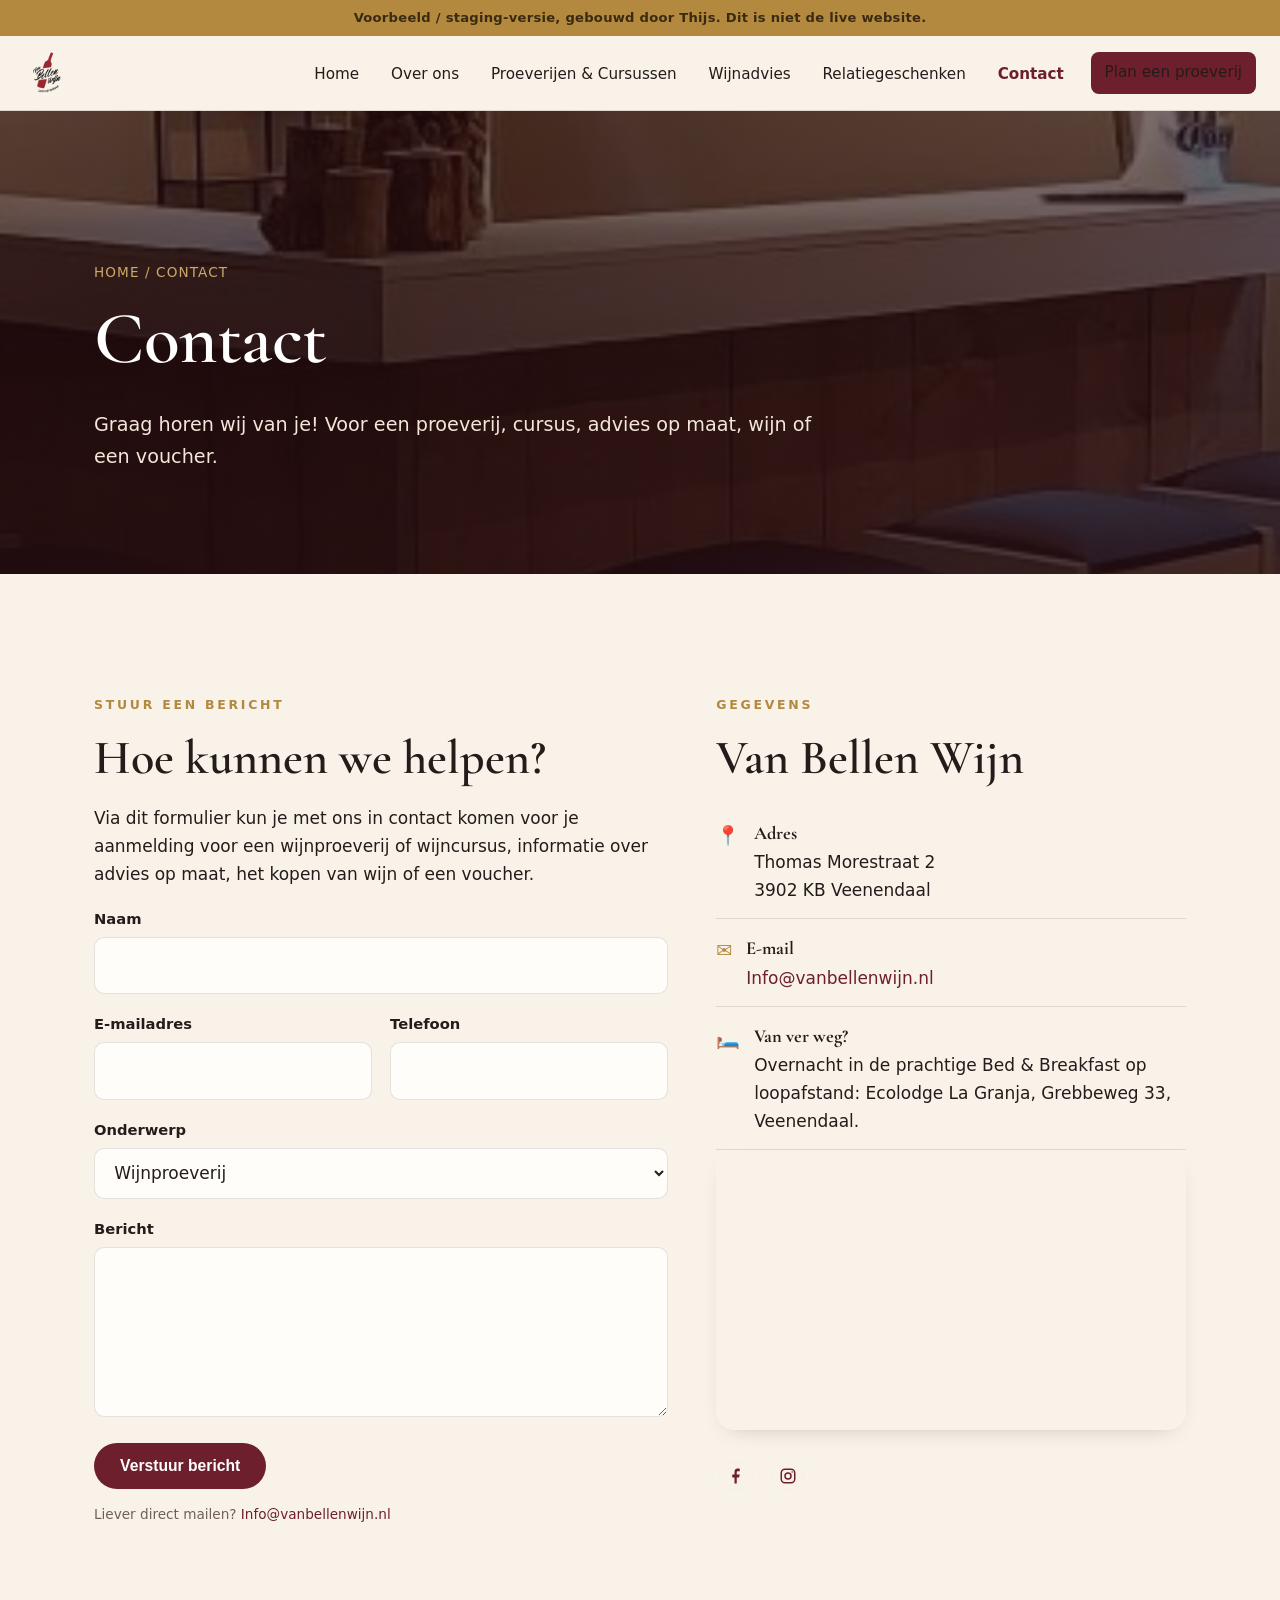
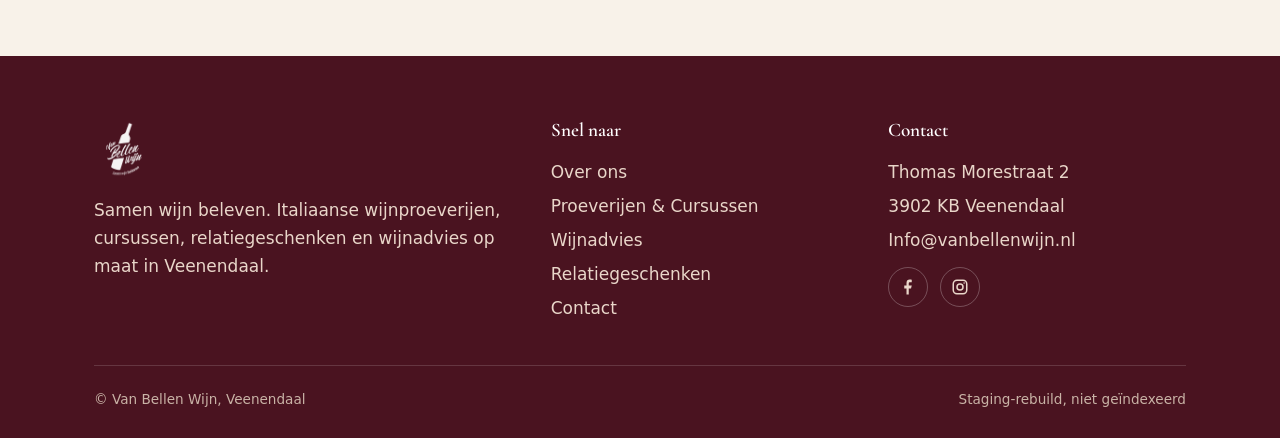
==== contact.html @ 1940d410 "Initial commit: Van Bellen Wijn staging rebuild (static site) Modernized, static multi-page rebuild " ====
<!doctype html>
<html lang="nl">
<head>
<meta charset="utf-8">
<meta name="viewport" content="width=device-width, initial-scale=1">
<title>Contact | Van Bellen Wijn Veenendaal</title>
<meta name="description" content="Neem contact op met Van Bellen Wijn in Veenendaal voor een wijnproeverij, wijncursus, advies op maat, het kopen van wijn of een voucher. Thomas Morestraat 2, Veenendaal. Info@vanbellenwijn.nl.">
<meta name="robots" content="noindex, nofollow">
<link rel="icon" href="assets/img/logo.png">
<link rel="preconnect" href="https://fonts.googleapis.com">
<link rel="preconnect" href="https://fonts.gstatic.com" crossorigin>
<link href="https://fonts.googleapis.com/css2?family=Cormorant+Garamond:wght@500;600;700&family=Inter:wght@400;500;600;700&display=swap" rel="stylesheet">
<link rel="stylesheet" href="assets/css/styles.css?v=2">
</head>
<body>
<div class="staging-banner">Voorbeeld / staging-versie, gebouwd door Thijs. Dit is niet de live website.</div>

<header class="site-header">
  <nav class="nav">
    <a class="brand" href="index.html"><img src="assets/img/logo.png" alt="Van Bellen Wijn"></a>
    <button class="nav-toggle" aria-label="Menu" aria-expanded="false">
      <svg viewBox="0 0 24 24" fill="none" stroke="currentColor" stroke-width="2"><path d="M3 6h18M3 12h18M3 18h18"/></svg>
    </button>
    <ul class="nav-links">
      <li><a href="index.html">Home</a></li>
      <li><a href="over-ons.html">Over ons</a></li>
      <li><a href="proeverijen-cursussen.html">Proeverijen &amp; Cursussen</a></li>
      <li><a href="wijnadvies.html">Wijnadvies</a></li>
      <li><a href="relatiegeschenken.html">Relatiegeschenken</a></li>
      <li><a href="contact.html" class="active">Contact</a></li>
      <li class="nav-cta"><a class="btn btn--primary" href="contact.html">Plan een proeverij</a></li>
    </ul>
  </nav>
</header>

<section class="page-hero" style="background-image:url('assets/img/sander-1.jpg')">
  <div class="container">
    <div class="crumbs"><a href="index.html">Home</a> / Contact</div>
    <h1>Contact</h1>
    <p>Graag horen wij van je! Voor een proeverij, cursus, advies op maat, wijn of een voucher.</p>
  </div>
</section>

<section class="section">
  <div class="container">
    <div class="contact-grid">
      <div>
        <span class="kicker">Stuur een bericht</span>
        <h2>Hoe kunnen we helpen?</h2>
        <p>Via dit formulier kun je met ons in contact komen voor je aanmelding voor een wijnproeverij of wijncursus, informatie over advies op maat, het kopen van wijn of een voucher.</p>
        <form data-demo>
          <div class="field">
            <label for="naam">Naam</label>
            <input id="naam" name="naam" type="text" required>
          </div>
          <div class="grid grid-2" style="gap:18px">
            <div class="field">
              <label for="email">E-mailadres</label>
              <input id="email" name="email" type="email" required>
            </div>
            <div class="field">
              <label for="tel">Telefoon</label>
              <input id="tel" name="tel" type="tel">
            </div>
          </div>
          <div class="field">
            <label for="onderwerp">Onderwerp</label>
            <select id="onderwerp" name="onderwerp">
              <option>Wijnproeverij</option>
              <option>Wijncursus</option>
              <option>Wijnadvies op maat</option>
              <option>Wijn kopen</option>
              <option>Voucher</option>
              <option>Relatiegeschenk</option>
              <option>Anders</option>
            </select>
          </div>
          <div class="field">
            <label for="bericht">Bericht</label>
            <textarea id="bericht" name="bericht" rows="5" required></textarea>
          </div>
          <button class="btn btn--primary" type="submit">Verstuur bericht</button>
          <p class="form-msg" hidden style="margin-top:16px;color:var(--wine);font-weight:600">Bedankt! In de definitieve site wordt dit formulier gekoppeld aan e-mail. (Dit is een staging-voorbeeld.)</p>
          <p class="note" style="margin-top:14px">Liever direct mailen? <a href="mailto:Info@vanbellenwijn.nl">Info@vanbellenwijn.nl</a></p>
        </form>
      </div>

      <div>
        <span class="kicker">Gegevens</span>
        <h2>Van Bellen Wijn</h2>
        <ul class="info-list">
          <li><span class="ic">📍</span><div><b>Adres</b>Thomas Morestraat 2<br>3902 KB Veenendaal</div></li>
          <li><span class="ic">✉️</span><div><b>E-mail</b><a href="mailto:Info@vanbellenwijn.nl">Info@vanbellenwijn.nl</a></div></li>
          <li><span class="ic">🛏️</span><div><b>Van ver weg?</b>Overnacht in de prachtige Bed &amp; Breakfast op loopafstand: Ecolodge La Granja, Grebbeweg 33, Veenendaal.</div></li>
        </ul>
        <iframe class="map-embed" loading="lazy" title="Kaart Van Bellen Wijn" src="https://www.google.com/maps?q=Thomas+Morestraat+2,+3902+KB+Veenendaal&output=embed"></iframe>
        <div class="socials" style="margin-top:18px">
          <a href="#" aria-label="Facebook"><svg viewBox="0 0 24 24" fill="currentColor"><path d="M13 22v-8h3l1-4h-4V7.5c0-1 .3-1.7 1.8-1.7H17V2.2C16.4 2.1 15.3 2 14.2 2 11.7 2 10 3.5 10 6.7V10H7v4h3v8z"/></svg></a>
          <a href="#" aria-label="Instagram"><svg viewBox="0 0 24 24" fill="none" stroke="currentColor" stroke-width="2"><rect x="3" y="3" width="18" height="18" rx="5"/><circle cx="12" cy="12" r="4"/><circle cx="17.5" cy="6.5" r="1" fill="currentColor" stroke="none"/></svg></a>
        </div>
      </div>
    </div>
  </div>
</section>

<footer class="site-footer">
  <div class="container">
    <div class="footer-grid">
      <div class="footer-brand">
        <img src="assets/img/logo.png" alt="Van Bellen Wijn">
        <p>Samen wijn beleven. Italiaanse wijnproeverijen, cursussen, relatiegeschenken en wijnadvies op maat in Veenendaal.</p>
      </div>
      <div>
        <h4>Snel naar</h4>
        <ul>
          <li><a href="over-ons.html">Over ons</a></li>
          <li><a href="proeverijen-cursussen.html">Proeverijen &amp; Cursussen</a></li>
          <li><a href="wijnadvies.html">Wijnadvies</a></li>
          <li><a href="relatiegeschenken.html">Relatiegeschenken</a></li>
          <li><a href="contact.html">Contact</a></li>
        </ul>
      </div>
      <div>
        <h4>Contact</h4>
        <ul>
          <li>Thomas Morestraat 2<br>3902 KB Veenendaal</li>
          <li><a href="mailto:Info@vanbellenwijn.nl">Info@vanbellenwijn.nl</a></li>
        </ul>
        <div class="socials">
          <a href="#" aria-label="Facebook"><svg viewBox="0 0 24 24" fill="currentColor"><path d="M13 22v-8h3l1-4h-4V7.5c0-1 .3-1.7 1.8-1.7H17V2.2C16.4 2.1 15.3 2 14.2 2 11.7 2 10 3.5 10 6.7V10H7v4h3v8z"/></svg></a>
          <a href="#" aria-label="Instagram"><svg viewBox="0 0 24 24" fill="none" stroke="currentColor" stroke-width="2"><rect x="3" y="3" width="18" height="18" rx="5"/><circle cx="12" cy="12" r="4"/><circle cx="17.5" cy="6.5" r="1" fill="currentColor" stroke="none"/></svg></a>
        </div>
      </div>
    </div>
    <div class="footer-bottom">
      <span>© Van Bellen Wijn, Veenendaal</span>
      <span>Staging-rebuild, niet geïndexeerd</span>
    </div>
  </div>
</footer>

<script src="assets/js/main.js"></script>
</body>
</html>
---- assets/css/styles.css ----
/* Van Bellen Wijn, staging rebuild.
   Modernized identity: warm Bordeaux + cream, serif display, personal feel. */

:root{
  --wine:#6e1f2e;
  --wine-dark:#4a1320;
  --wine-soft:#8a3140;
  --cream:#f8f2e9;
  --cream-2:#f1e7d8;
  --paper:#fffdf9;
  --ink:#241c1a;
  --muted:#6f615a;
  --gold:#b3893f;
  --gold-soft:#cda969;
  --line:rgba(36,28,26,.12);
  --shadow:0 18px 50px -24px rgba(36,15,18,.45);
  --shadow-sm:0 8px 24px -16px rgba(36,15,18,.4);
  --container:1140px;
  --serif:"Cormorant Garamond",Georgia,"Times New Roman",serif;
  --sans:system-ui,-apple-system,"Segoe UI",Roboto,Helvetica,Arial,sans-serif;
}

*{box-sizing:border-box}
html{scroll-behavior:smooth}
body{
  margin:0;font-family:var(--sans);color:var(--ink);
  background:var(--cream);line-height:1.65;font-size:17px;
  -webkit-font-smoothing:antialiased;
}
img{max-width:100%;display:block}
a{color:var(--wine);text-decoration:none}
a:hover{color:var(--wine-dark)}

h1,h2,h3,h4{font-family:var(--serif);font-weight:600;line-height:1.1;color:var(--ink);margin:0 0 .4em}
h1{font-size:clamp(2.6rem,6vw,4.6rem);letter-spacing:-.5px}
h2{font-size:clamp(2rem,4vw,3rem)}
h3{font-size:1.5rem}
p{margin:0 0 1.1em}
.lead{font-size:1.2rem;color:var(--muted)}

.container{max-width:var(--container);margin:0 auto;padding:0 24px}
.section{padding:clamp(64px,9vw,120px) 0}
.section--tint{background:var(--cream-2)}
.section--wine{background:linear-gradient(160deg,var(--wine),var(--wine-dark));color:#f6e9dd}
.section--wine h2,.section--wine h3{color:#fff}
.section--wine p{color:#eed9c8}

.kicker{
  display:inline-block;font-family:var(--sans);font-size:.78rem;font-weight:700;
  letter-spacing:.22em;text-transform:uppercase;color:var(--gold);margin-bottom:1rem;
}
.section--wine .kicker{color:var(--gold-soft)}
.center{text-align:center}
.measure{max-width:62ch;margin-inline:auto}

/* ---------- buttons ---------- */
.btn{
  display:inline-flex;align-items:center;gap:.5em;
  font-weight:600;font-size:.98rem;padding:.85em 1.6em;border-radius:999px;
  border:1.5px solid transparent;cursor:pointer;transition:.2s ease;
}
.btn--primary{background:var(--wine);color:#fff}
.btn--primary:hover{background:var(--wine-dark);color:#fff;transform:translateY(-2px)}
.btn--ghost{border-color:currentColor;color:var(--wine)}
.btn--ghost:hover{background:var(--wine);color:#fff;border-color:var(--wine)}
.btn--light{background:#fff;color:var(--wine)}
.btn--light:hover{background:var(--cream);transform:translateY(-2px)}
.btn--outline-light{border-color:rgba(255,255,255,.6);color:#fff}
.btn--outline-light:hover{background:#fff;color:var(--wine)}

/* ---------- header ---------- */
.site-header{
  position:sticky;top:0;z-index:50;background:rgba(248,242,233,.9);
  backdrop-filter:blur(10px);border-bottom:1px solid var(--line);
}
.nav{display:flex;align-items:center;justify-content:space-between;gap:24px;padding:14px 24px;max-width:1280px;margin:0 auto}
.brand{display:flex;align-items:center;gap:12px;font-family:var(--serif);font-size:1.35rem;font-weight:600;color:var(--ink)}
.brand img{height:46px;width:auto}
.nav-links{display:flex;gap:6px;align-items:center;list-style:none;margin:0;padding:0}
.nav-links a{
  font-size:.95rem;font-weight:500;color:var(--ink);padding:.5em .85em;border-radius:8px;transition:.18s;
}
.nav-links a:hover{background:rgba(110,31,46,.08);color:var(--wine)}
.nav-links a.active{color:var(--wine);font-weight:600}
.nav-cta{margin-left:8px}
.nav-toggle{display:none;background:none;border:0;cursor:pointer;padding:8px;color:var(--ink)}
.nav-toggle svg{width:28px;height:28px}

/* ---------- hero ---------- */
.hero{position:relative;min-height:78vh;display:flex;align-items:center;color:#fff;overflow:hidden;
  background-size:cover;background-position:center;background-repeat:no-repeat;background-color:var(--wine-dark)}
.hero::before{
  content:"";position:absolute;inset:0;
  background:linear-gradient(180deg,rgba(35,12,16,.55),rgba(35,12,16,.78));
  z-index:0;
}
.hero .container{position:relative;z-index:1;padding-top:60px;padding-bottom:60px}
.hero h1{color:#fff;max-width:16ch;text-shadow:0 2px 30px rgba(0,0,0,.3)}
.hero p{color:#f3e6da;font-size:1.25rem;max-width:48ch}
.hero-actions{display:flex;gap:14px;flex-wrap:wrap;margin-top:28px}

/* page hero (compact) */
.page-hero{position:relative;color:#fff;padding:clamp(90px,14vw,150px) 0 clamp(50px,7vw,80px);
  background-size:cover;background-position:center;background-repeat:no-repeat;background-color:var(--wine-dark)}
.page-hero::before{content:"";position:absolute;inset:0;background:linear-gradient(180deg,rgba(35,12,16,.6),rgba(35,12,16,.82));z-index:0}
.page-hero .container{position:relative;z-index:1}
.page-hero h1{color:#fff}
.page-hero p{color:#f3e6da;max-width:60ch;font-size:1.2rem}
.crumbs{font-size:.85rem;letter-spacing:.08em;text-transform:uppercase;color:var(--gold-soft);margin-bottom:1rem}
.crumbs a{color:var(--gold-soft)}

/* ---------- grids & cards ---------- */
.grid{display:grid;gap:28px}
.grid-2{grid-template-columns:repeat(2,1fr)}
.grid-3{grid-template-columns:repeat(3,1fr)}
.card{
  background:var(--paper);border:1px solid var(--line);border-radius:18px;padding:34px 30px;
  box-shadow:var(--shadow-sm);transition:.25s ease;
}
.card:hover{transform:translateY(-4px);box-shadow:var(--shadow)}
.card .ic{font-size:2rem;margin-bottom:.4em}
.card h3{margin-bottom:.35em}
.card p{color:var(--muted);margin-bottom:0}

/* split (image + text) */
.split{display:grid;grid-template-columns:1fr 1fr;gap:clamp(32px,5vw,72px);align-items:center}
.split--rev .split-media{order:2}
.split-media img{border-radius:18px;box-shadow:var(--shadow);width:100%;aspect-ratio:4/5;object-fit:cover}
.split-media.wide img{aspect-ratio:4/3}

/* stats / facts */
.facts{display:flex;flex-wrap:wrap;gap:40px;justify-content:center}
.fact{text-align:center}
.fact b{display:block;font-family:var(--serif);font-size:2.8rem;color:var(--gold-soft);line-height:1}
.fact span{font-size:.9rem;letter-spacing:.08em;text-transform:uppercase;color:#eed9c8}

/* ---------- contact ---------- */
.contact-grid{display:grid;grid-template-columns:1.1fr .9fr;gap:48px;align-items:start}
.info-list{list-style:none;padding:0;margin:0}
.info-list li{display:flex;gap:14px;padding:14px 0;border-bottom:1px solid var(--line)}
.info-list .ic{color:var(--gold);font-size:1.2rem;flex:0 0 auto;margin-top:2px}
.info-list b{display:block;font-family:var(--serif);font-size:1.15rem}
form .field{margin-bottom:18px}
label{display:block;font-weight:600;font-size:.92rem;margin-bottom:6px}
input,textarea,select{
  width:100%;padding:.8em .9em;border:1px solid var(--line);border-radius:10px;
  font:inherit;background:var(--paper);color:var(--ink);
}
input:focus,textarea:focus,select:focus{outline:2px solid var(--gold-soft);border-color:transparent}
.map-embed{border:0;border-radius:18px;width:100%;height:280px;box-shadow:var(--shadow-sm);filter:saturate(.9)}
.note{font-size:.85rem;color:var(--muted)}

/* ---------- footer ---------- */
.site-footer{background:var(--wine-dark);color:#e9d6c9;padding:64px 0 28px}
.site-footer a{color:#e9d6c9}
.site-footer a:hover{color:#fff}
.footer-grid{display:grid;grid-template-columns:1.4fr 1fr 1fr;gap:40px;margin-bottom:40px}
.footer-grid h4{color:#fff;font-size:1.2rem;margin-bottom:.7em}
.footer-grid ul{list-style:none;padding:0;margin:0;line-height:2}
.footer-brand img{height:60px;margin-bottom:16px;filter:brightness(0) invert(1);opacity:.95}
.footer-bottom{border-top:1px solid rgba(255,255,255,.15);padding-top:22px;display:flex;justify-content:space-between;flex-wrap:wrap;gap:10px;font-size:.85rem;color:#c9b3a6}
.socials{display:flex;gap:12px;margin-top:10px}
.socials a{width:40px;height:40px;border:1px solid rgba(255,255,255,.25);border-radius:50%;display:grid;place-items:center;transition:.2s}
.socials a:hover{background:#fff;color:var(--wine-dark)}
.socials svg{width:18px;height:18px}

.staging-banner{background:var(--gold);color:#3a2a10;text-align:center;font-size:.82rem;font-weight:600;padding:7px 16px;letter-spacing:.02em}

/* ---------- responsive ---------- */
@media(max-width:880px){
  .grid-3{grid-template-columns:1fr 1fr}
  .split,.contact-grid,.footer-grid{grid-template-columns:1fr;gap:36px}
  .split--rev .split-media{order:0}
  .nav-links{
    position:fixed;inset:62px 0 auto 0;flex-direction:column;background:var(--cream);
    padding:18px 24px;gap:4px;border-bottom:1px solid var(--line);box-shadow:var(--shadow);
    transform:translateY(-130%);transition:.3s;align-items:stretch;
  }
  .nav-links.open{transform:translateY(0)}
  .nav-links a{padding:.7em .6em}
  .nav-toggle{display:block}
  .nav-cta{margin:8px 0 0}
}
@media(max-width:560px){
  body{font-size:16px}
  .grid-2,.grid-3{grid-template-columns:1fr}
  .facts{gap:28px}
}
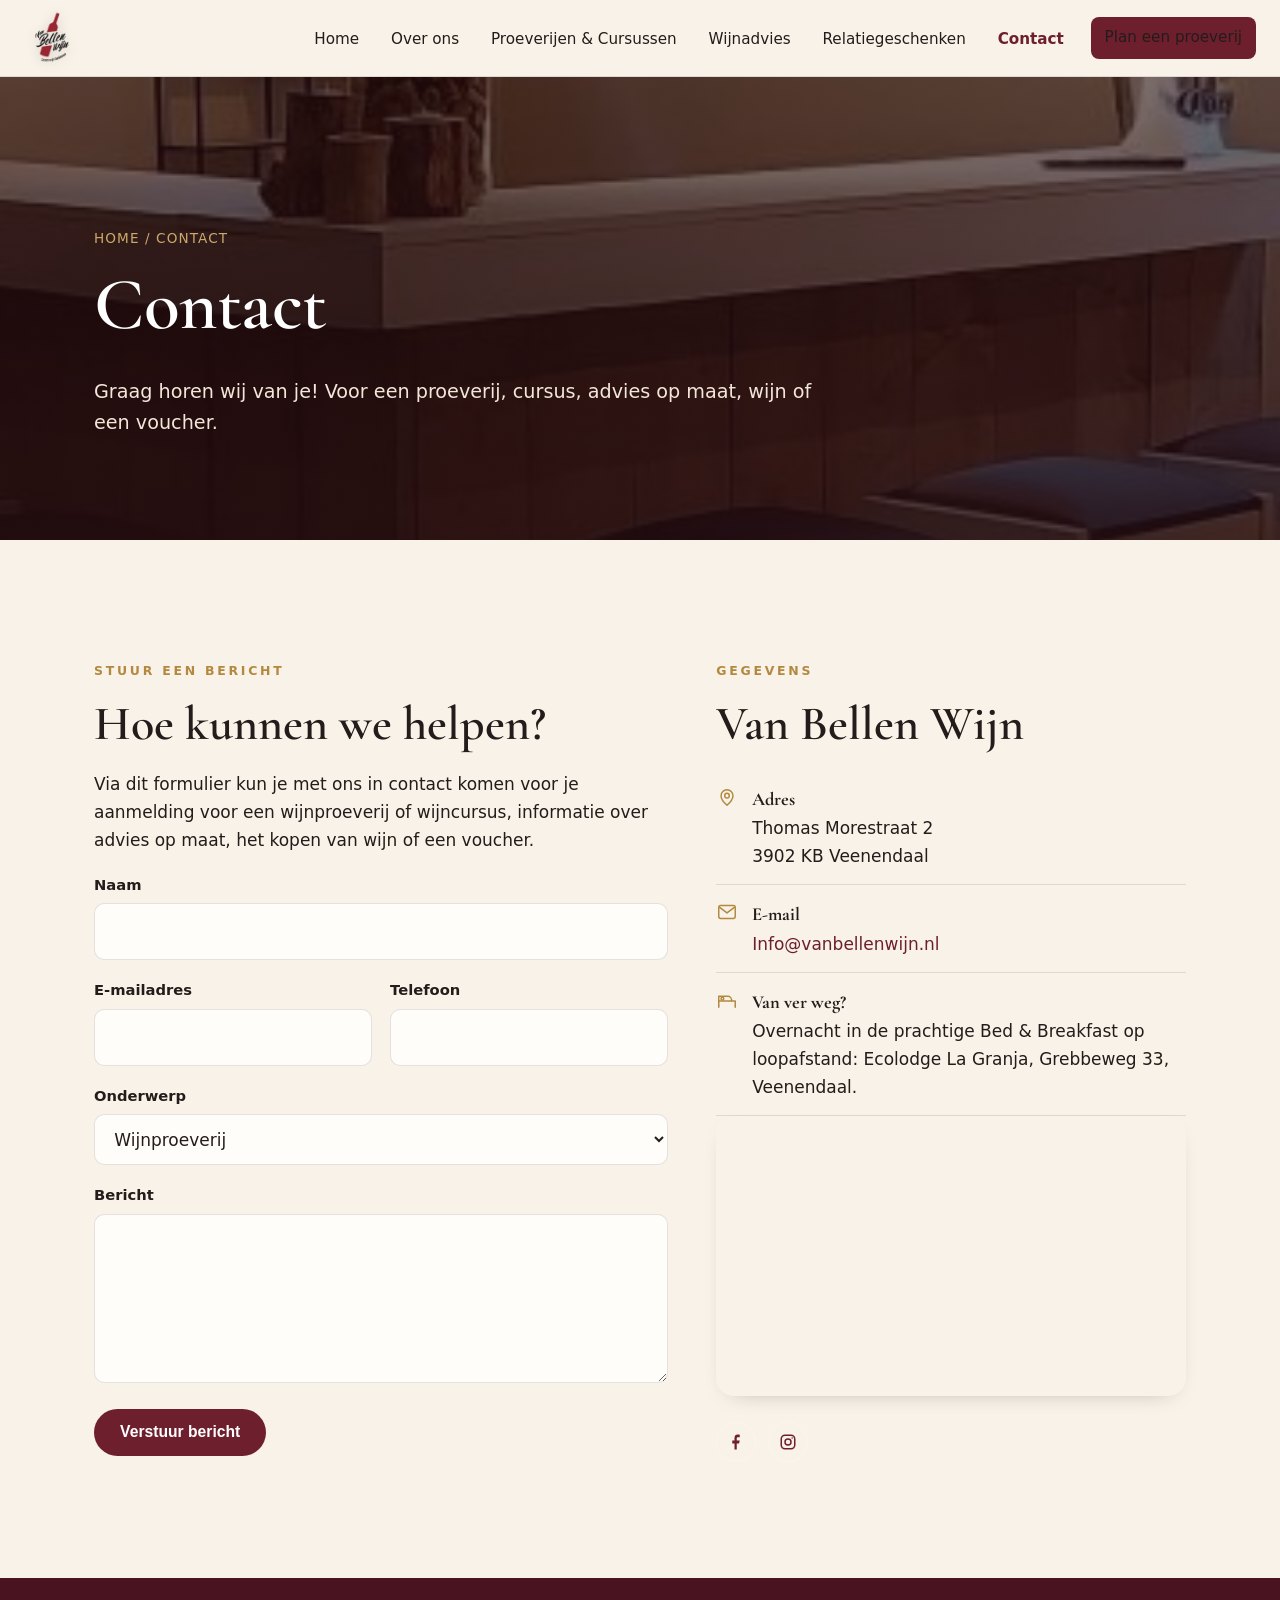
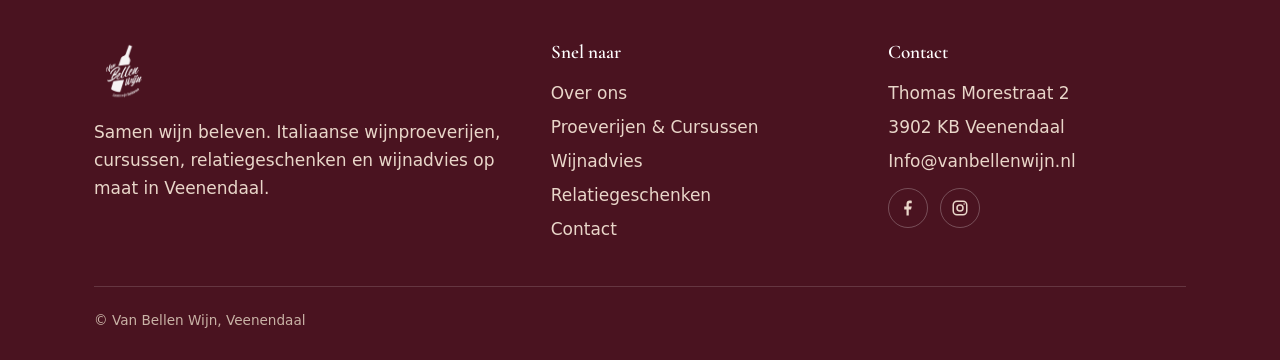
==== commit f1046359: "Go live: drop staging framing, wire real contact + socials - Remove staging banners, noindex meta, a" ====
--- a/contact.html
+++ b/contact.html
@@ -5,15 +5,13 @@
 <meta name="viewport" content="width=device-width, initial-scale=1">
 <title>Contact | Van Bellen Wijn Veenendaal</title>
 <meta name="description" content="Neem contact op met Van Bellen Wijn in Veenendaal voor een wijnproeverij, wijncursus, advies op maat, het kopen van wijn of een voucher. Thomas Morestraat 2, Veenendaal. Info@vanbellenwijn.nl.">
-<meta name="robots" content="noindex, nofollow">
 <link rel="icon" href="assets/img/logo.png">
 <link rel="preconnect" href="https://fonts.googleapis.com">
 <link rel="preconnect" href="https://fonts.gstatic.com" crossorigin>
 <link href="https://fonts.googleapis.com/css2?family=Cormorant+Garamond:wght@500;600;700&family=Inter:wght@400;500;600;700&display=swap" rel="stylesheet">
-<link rel="stylesheet" href="assets/css/styles.css?v=2">
+<link rel="stylesheet" href="assets/css/styles.css?v=4">
 </head>
 <body>
-<div class="staging-banner">Voorbeeld / staging-versie, gebouwd door Thijs. Dit is niet de live website.</div>
 
 <header class="site-header">
   <nav class="nav">
@@ -48,7 +46,7 @@
         <span class="kicker">Stuur een bericht</span>
         <h2>Hoe kunnen we helpen?</h2>
         <p>Via dit formulier kun je met ons in contact komen voor je aanmelding voor een wijnproeverij of wijncursus, informatie over advies op maat, het kopen van wijn of een voucher.</p>
-        <form data-demo>
+        <form data-mailto>
           <div class="field">
             <label for="naam">Naam</label>
             <input id="naam" name="naam" type="text" required>
@@ -80,8 +78,7 @@
             <textarea id="bericht" name="bericht" rows="5" required></textarea>
           </div>
           <button class="btn btn--primary" type="submit">Verstuur bericht</button>
-          <p class="form-msg" hidden style="margin-top:16px;color:var(--wine);font-weight:600">Bedankt! In de definitieve site wordt dit formulier gekoppeld aan e-mail. (Dit is een staging-voorbeeld.)</p>
-          <p class="note" style="margin-top:14px">Liever direct mailen? <a href="mailto:Info@vanbellenwijn.nl">Info@vanbellenwijn.nl</a></p>
+          <p class="form-msg" hidden style="margin-top:16px;color:var(--wine);font-weight:600">Je mailprogramma opent met het bericht. Klik daar op verzenden om het naar ons te sturen.</p>
         </form>
       </div>
 
@@ -89,14 +86,14 @@
         <span class="kicker">Gegevens</span>
         <h2>Van Bellen Wijn</h2>
         <ul class="info-list">
-          <li><span class="ic">📍</span><div><b>Adres</b>Thomas Morestraat 2<br>3902 KB Veenendaal</div></li>
-          <li><span class="ic">✉️</span><div><b>E-mail</b><a href="mailto:Info@vanbellenwijn.nl">Info@vanbellenwijn.nl</a></div></li>
-          <li><span class="ic">🛏️</span><div><b>Van ver weg?</b>Overnacht in de prachtige Bed &amp; Breakfast op loopafstand: Ecolodge La Granja, Grebbeweg 33, Veenendaal.</div></li>
+          <li><svg class="ic" viewBox="0 0 24 24" fill="none" stroke="currentColor" stroke-width="1.6" stroke-linecap="round" stroke-linejoin="round" aria-hidden="true" focusable="false"><path d="M12 21s6.5-5.8 6.5-10.5a6.5 6.5 0 1 0-13 0C5.5 15.2 12 21 12 21Z"/><circle cx="12" cy="10.5" r="2.5"/></svg><div><b>Adres</b>Thomas Morestraat 2<br>3902 KB Veenendaal</div></li>
+          <li><svg class="ic" viewBox="0 0 24 24" fill="none" stroke="currentColor" stroke-width="1.6" stroke-linecap="round" stroke-linejoin="round" aria-hidden="true" focusable="false"><rect x="3" y="5" width="18" height="14" rx="2"/><path d="M4 7l8 6 8-6"/></svg><div><b>E-mail</b><a href="mailto:Info@vanbellenwijn.nl">Info@vanbellenwijn.nl</a></div></li>
+          <li><svg class="ic" viewBox="0 0 24 24" fill="none" stroke="currentColor" stroke-width="1.6" stroke-linecap="round" stroke-linejoin="round" aria-hidden="true" focusable="false"><path d="M3 18v-5h18v5"/><path d="M3 13V8h10a4 4 0 0 1 4 4v1"/><path d="M3 20v-2M21 20v-2"/><circle cx="7" cy="10.5" r="1.5"/></svg><div><b>Van ver weg?</b>Overnacht in de prachtige Bed &amp; Breakfast op loopafstand: Ecolodge La Granja, Grebbeweg 33, Veenendaal.</div></li>
         </ul>
         <iframe class="map-embed" loading="lazy" title="Kaart Van Bellen Wijn" src="https://www.google.com/maps?q=Thomas+Morestraat+2,+3902+KB+Veenendaal&output=embed"></iframe>
         <div class="socials" style="margin-top:18px">
-          <a href="#" aria-label="Facebook"><svg viewBox="0 0 24 24" fill="currentColor"><path d="M13 22v-8h3l1-4h-4V7.5c0-1 .3-1.7 1.8-1.7H17V2.2C16.4 2.1 15.3 2 14.2 2 11.7 2 10 3.5 10 6.7V10H7v4h3v8z"/></svg></a>
-          <a href="#" aria-label="Instagram"><svg viewBox="0 0 24 24" fill="none" stroke="currentColor" stroke-width="2"><rect x="3" y="3" width="18" height="18" rx="5"/><circle cx="12" cy="12" r="4"/><circle cx="17.5" cy="6.5" r="1" fill="currentColor" stroke="none"/></svg></a>
+          <a href="https://www.facebook.com/people/Van-Bellen-Wijn/100076528353999/" target="_blank" rel="noopener" aria-label="Facebook"><svg viewBox="0 0 24 24" fill="currentColor"><path d="M13 22v-8h3l1-4h-4V7.5c0-1 .3-1.7 1.8-1.7H17V2.2C16.4 2.1 15.3 2 14.2 2 11.7 2 10 3.5 10 6.7V10H7v4h3v8z"/></svg></a>
+          <a href="https://www.instagram.com/van.bellen.wijn/" target="_blank" rel="noopener" aria-label="Instagram"><svg viewBox="0 0 24 24" fill="none" stroke="currentColor" stroke-width="2"><rect x="3" y="3" width="18" height="18" rx="5"/><circle cx="12" cy="12" r="4"/><circle cx="17.5" cy="6.5" r="1" fill="currentColor" stroke="none"/></svg></a>
         </div>
       </div>
     </div>
@@ -127,14 +124,13 @@
           <li><a href="mailto:Info@vanbellenwijn.nl">Info@vanbellenwijn.nl</a></li>
         </ul>
         <div class="socials">
-          <a href="#" aria-label="Facebook"><svg viewBox="0 0 24 24" fill="currentColor"><path d="M13 22v-8h3l1-4h-4V7.5c0-1 .3-1.7 1.8-1.7H17V2.2C16.4 2.1 15.3 2 14.2 2 11.7 2 10 3.5 10 6.7V10H7v4h3v8z"/></svg></a>
-          <a href="#" aria-label="Instagram"><svg viewBox="0 0 24 24" fill="none" stroke="currentColor" stroke-width="2"><rect x="3" y="3" width="18" height="18" rx="5"/><circle cx="12" cy="12" r="4"/><circle cx="17.5" cy="6.5" r="1" fill="currentColor" stroke="none"/></svg></a>
+          <a href="https://www.facebook.com/people/Van-Bellen-Wijn/100076528353999/" target="_blank" rel="noopener" aria-label="Facebook"><svg viewBox="0 0 24 24" fill="currentColor"><path d="M13 22v-8h3l1-4h-4V7.5c0-1 .3-1.7 1.8-1.7H17V2.2C16.4 2.1 15.3 2 14.2 2 11.7 2 10 3.5 10 6.7V10H7v4h3v8z"/></svg></a>
+          <a href="https://www.instagram.com/van.bellen.wijn/" target="_blank" rel="noopener" aria-label="Instagram"><svg viewBox="0 0 24 24" fill="none" stroke="currentColor" stroke-width="2"><rect x="3" y="3" width="18" height="18" rx="5"/><circle cx="12" cy="12" r="4"/><circle cx="17.5" cy="6.5" r="1" fill="currentColor" stroke="none"/></svg></a>
         </div>
       </div>
     </div>
     <div class="footer-bottom">
       <span>© Van Bellen Wijn, Veenendaal</span>
-      <span>Staging-rebuild, niet geïndexeerd</span>
     </div>
   </div>
 </footer>
--- a/assets/css/styles.css
+++ b/assets/css/styles.css
@@ -1,4 +1,4 @@
-/* Van Bellen Wijn, staging rebuild.
+/* Van Bellen Wijn.
    Modernized identity: warm Bordeaux + cream, serif display, personal feel. */
 
 :root{
@@ -70,12 +70,12 @@
 
 /* ---------- header ---------- */
 .site-header{
-  position:sticky;top:0;z-index:50;background:rgba(248,242,233,.9);
+  position:sticky;top:0;z-index:50;background:rgba(248,242,233,.96);
   backdrop-filter:blur(10px);border-bottom:1px solid var(--line);
 }
-.nav{display:flex;align-items:center;justify-content:space-between;gap:24px;padding:14px 24px;max-width:1280px;margin:0 auto}
+.nav{display:flex;align-items:center;justify-content:space-between;gap:24px;padding:10px 24px;max-width:1280px;margin:0 auto}
 .brand{display:flex;align-items:center;gap:12px;font-family:var(--serif);font-size:1.35rem;font-weight:600;color:var(--ink)}
-.brand img{height:46px;width:auto}
+.brand img{height:56px;width:auto;filter:drop-shadow(0 2px 6px rgba(36,15,18,.18))}
 .nav-links{display:flex;gap:6px;align-items:center;list-style:none;margin:0;padding:0}
 .nav-links a{
   font-size:.95rem;font-weight:500;color:var(--ink);padding:.5em .85em;border-radius:8px;transition:.18s;
@@ -118,7 +118,7 @@
   box-shadow:var(--shadow-sm);transition:.25s ease;
 }
 .card:hover{transform:translateY(-4px);box-shadow:var(--shadow)}
-.card .ic{font-size:2rem;margin-bottom:.4em}
+.card .ic{display:block;width:34px;height:34px;color:var(--gold);margin-bottom:.55em}
 .card h3{margin-bottom:.35em}
 .card p{color:var(--muted);margin-bottom:0}
 
@@ -138,7 +138,7 @@
 .contact-grid{display:grid;grid-template-columns:1.1fr .9fr;gap:48px;align-items:start}
 .info-list{list-style:none;padding:0;margin:0}
 .info-list li{display:flex;gap:14px;padding:14px 0;border-bottom:1px solid var(--line)}
-.info-list .ic{color:var(--gold);font-size:1.2rem;flex:0 0 auto;margin-top:2px}
+.info-list .ic{color:var(--gold);width:22px;height:22px;flex:0 0 auto;margin-top:2px}
 .info-list b{display:block;font-family:var(--serif);font-size:1.15rem}
 form .field{margin-bottom:18px}
 label{display:block;font-weight:600;font-size:.92rem;margin-bottom:6px}
@@ -164,7 +164,6 @@
 .socials a:hover{background:#fff;color:var(--wine-dark)}
 .socials svg{width:18px;height:18px}
 
-.staging-banner{background:var(--gold);color:#3a2a10;text-align:center;font-size:.82rem;font-weight:600;padding:7px 16px;letter-spacing:.02em}
 
 /* ---------- responsive ---------- */
 @media(max-width:880px){
